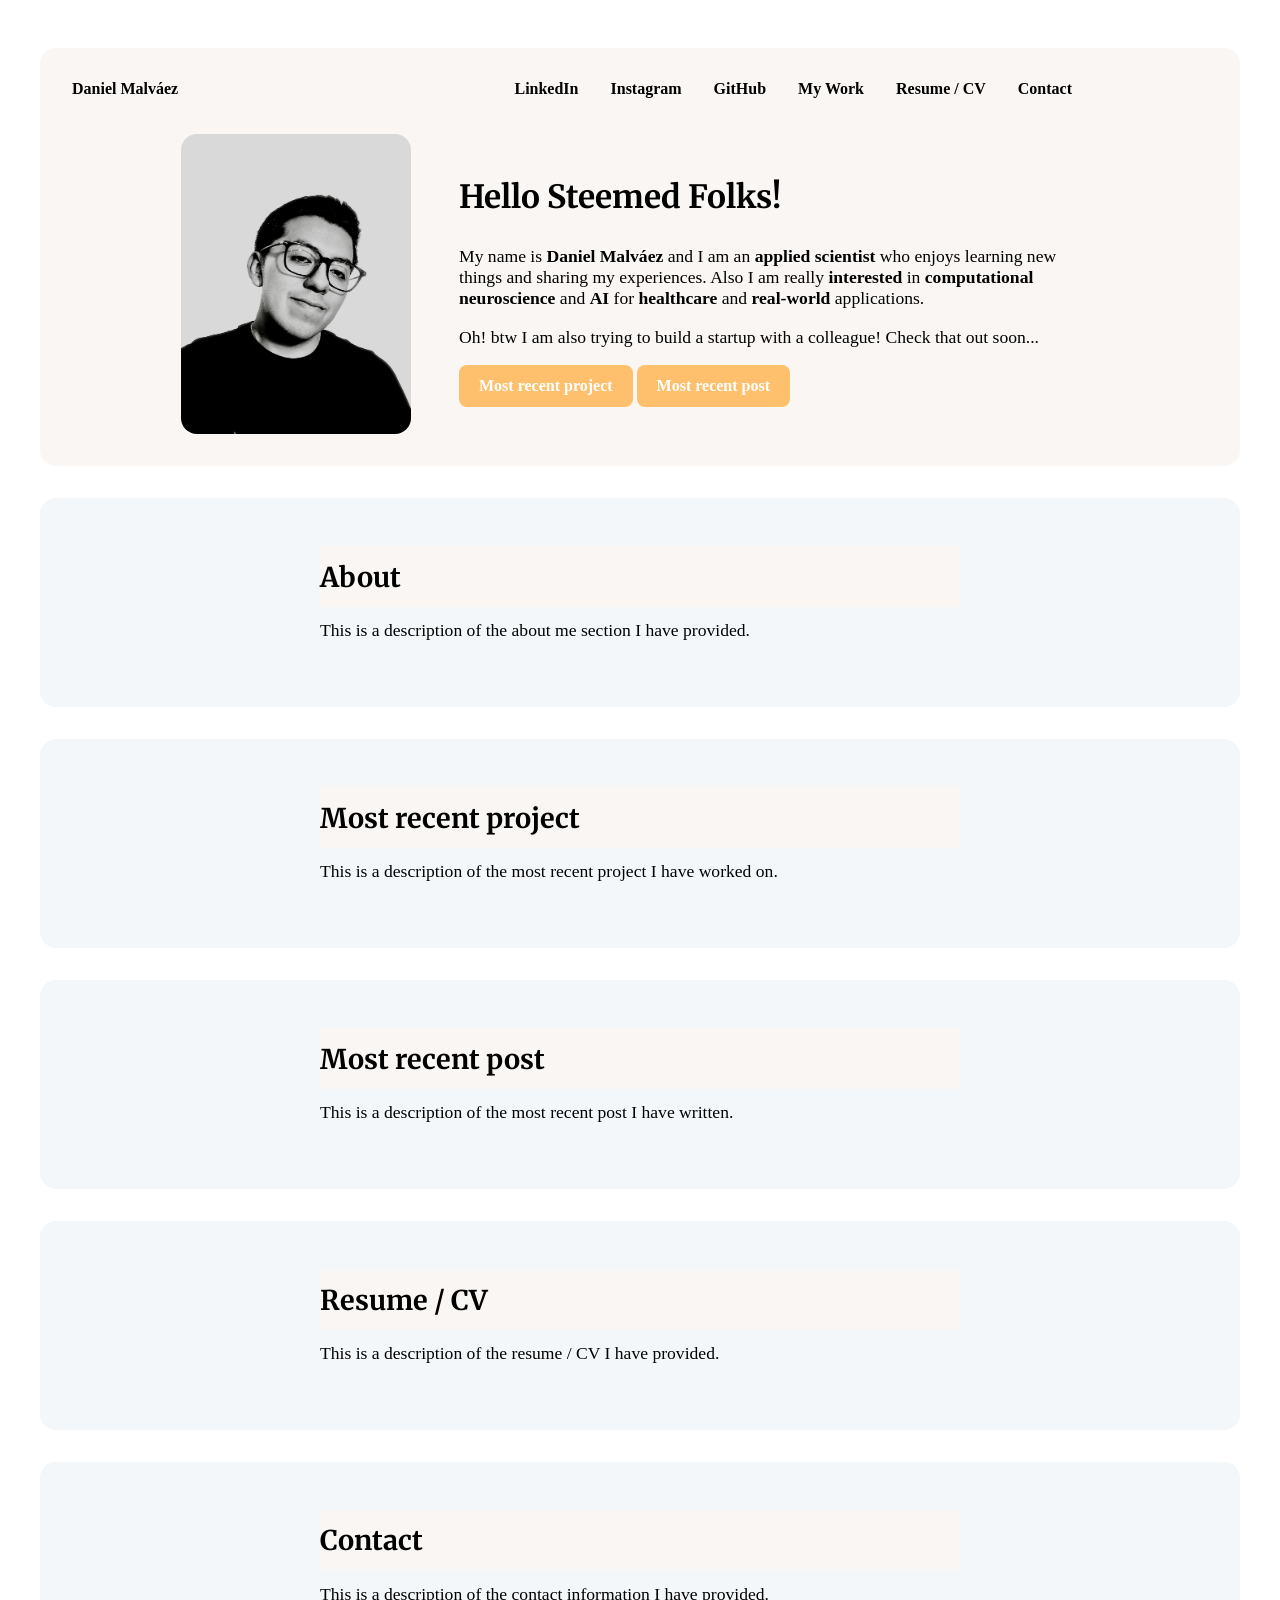
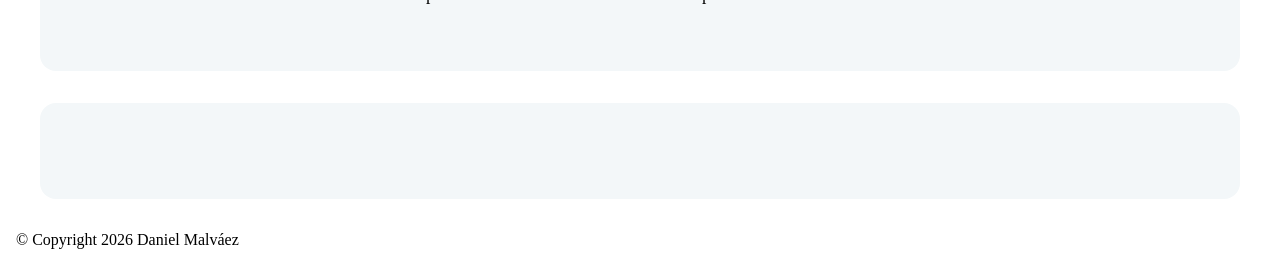
==== index.html @ d0bf4d7e "This is the first commit and it adds the README and index files for my main page." ====
<!DOCTYPE html>
<html lang="en">
<head>
    <meta charset="UTF-8">
    <meta name="viewport" content="width=device-width, initial-scale=1.0">
    <title>Welcome! - Daniel Malváez</title>
    <link rel="stylesheet" href="style.css">
</head>
<body>
    <header>
        <nav>
            <ul>
                <li><a href="index.html">Daniel Malváez</a></li>
                <li><a href="https://www.linkedin.com/in/daniel-malvaez/">LinkedIn</a></li>
                <li><a href="https://www.instagram.com/malvaaez/">Instagram</a></li>
                <li><a href="https://github.com/danielmalvaez">GitHub</a></li>
                <li><a href="#my-work">My Work</a></li>
                <li><a href="#resume">Resume / CV</a></li>
                <li><a href="#contact">Contact</a></li>
            </ul>
        </nav>
        <br>
        <br>
        <div class="flex-container">
            <img src="images/me.jpg" height="300px" width="230px" loading="lazy">
            <div class="text-container">
                <h1>Hello Steemed Folks!</h1>
                <p>My name is <strong>Daniel Malváez</strong> and I am an <strong>applied scientist</strong> who enjoys learning new things and sharing my experiences. Also I am really <strong>interested</strong> in <strong>computational neuroscience</strong> and <strong>AI</strong> for <strong>healthcare</strong> and <strong>real-world</strong> applications.</p>
                <p>Oh! btw I am also trying to build a startup with a colleague! Check that out soon...</p>
                <a href="#most-recent-project" class="cta-button">Most recent project</a>
                <a href="#resume" class="cta-button secondary">Most recent post</a>
            </div>
        </div>
    </header>
    
    
    <section>
        <div class="flex-container">
            <div class="text-container">
                <h2 id="about">About</h2>
                <p>This is a description of the about me section I have provided.</p>
            </div>
        </div>
    </section>

    <section>
        <div class="flex-container">
            <div class="text-container">
                <h2 id="most-recent-project">Most recent project</h2>
                <p>This is a description of the most recent project I have worked on.</p>
            </div>
        </div>
    </section>

    <section>
        <div class="flex-container">
            <div class="text-container">
                <h2 id="most-recent-post">Most recent post</h2>
                <p>This is a description of the most recent post I have written.</p>
            </div>
        </div>
    </section>

    <section>
        <div class="flex-container">
            <div class="text-container">
                <h2 id="resume">Resume / CV</h2>
                <p>This is a description of the resume / CV I have provided.</p>
            </div>
        </div>
    </section>

    <section>
        <div class="flex-container">
            <div class="text-container">
                <h2 id="contact">Contact</h2>
                <p>This is a description of the contact information I have provided.</p>
            </div>
        </div>
    </section>


    <section id="my-work">

    </section>

    <footer>
        <p> &copy; Copyright 2026 Daniel Malváez</p>
    </footer>
</body>
</html>
---- style.css ----
@import url('https://fonts.googleapis.com/css2?family=Merriweather:ital,opsz,wght@0,18..144,300..900;1,18..144,300..900&display=swap');
@import url('https://fonts.googleapis.com/css2?family=Google+Sans:ital,opsz,wght@0,17..18,400..700;1,17..18,400..700&family=Merriweather:ital,opsz,wght@0,18..144,300..900;1,18..144,300..900&display=swap');

:root {
    --base-color: #ffffff;
    --text-color: #000000;
    --primary-color: #ffc06e;
    --secondary-color: #8D8DFF;
    --color-1 : #F9F6F3;
    --color-2 : #F3F7F9;
    --color-3 : #F6F3F9;
}

* {
    margin: 0; /* This is used to remove the default margin of the elements */ 
    padding: 0; /* This is used to remove the default margin and padding of the elements */ 
    box-sizing: border-box; /* This is used to make the padding and border included in the width and height of the element */ 
}

html {
    font-family: 'Google Sans', serif, Poppins;   
    color: var(--text-color);
}

body {
    padding: 1em;
    background-color: var(--base-color);
}

h1,h2,h3 {
    font-family: 'Merriweather', serif, Poppins;
    background-color: var(--color-1);
    padding: 0.5em 0;
}

nav {
    margin-top: 1em auto 3em auto;
    width: min(1000px, 100%);
}

nav ul {
    display: flex; /* This is used to display the list items in a row */
    align-items: center;
    list-style-type: none; /* This is used to remove the default list style */
    gap: 2em;
    font-weight: bold;
}

nav li:nth-child(1) {
    margin-right: auto;
    font-family: 'Google Sans', serif, Poppins;
}

nav a {
    text-decoration: none;
    color: var(--text-color);
}

nav a:hover {
    text-decoration: underline;
    color: var(--text-color);
}

header, section {
    margin: 2em auto;
    padding: min(2em, 15%);
    width: min(75em, 100%);
    border-radius: 1em;
    background-color: var(--color-1);
}

.flex-container {
    display: flex;
    align-items: center;
    justify-content: center;
    gap: 3em;
    flex-wrap: wrap;
}

header img {
    max-width: 100%;
    border-radius: 1em;
    object-position: bottom;
}

header img:hover {
    transform: scale(1.05);
    box-shadow: 0 0 20px 0 rgba(0, 0, 0, 0.2);
}

.text-container {
    flex: 0 1 40em;
}

.text-container p {
    margin: .75em 0 1em;
    font-size: 1.1em;
}

.cta-button {
    display: inline-block;
    text-decoration: none;
    padding: 0.75em 1.25em;
    color: white;
    background-color: var(--primary-color);
    border-radius: 0.5em;
    font-family: 'Google Sans', serif, Poppins;
    font-weight: 600;
}

.cta-button:hover {
    background-color: var(--secondary-color);
}

section {
    padding: 3em min(2em, 15%);
    background-color: var(--color-2);
    text-align: left;
    justify-content: center;
}

h2 {
    font-size: 1.7em;
}

section p {
    margin-top: 1em;
    font-size: 1.1em;
}
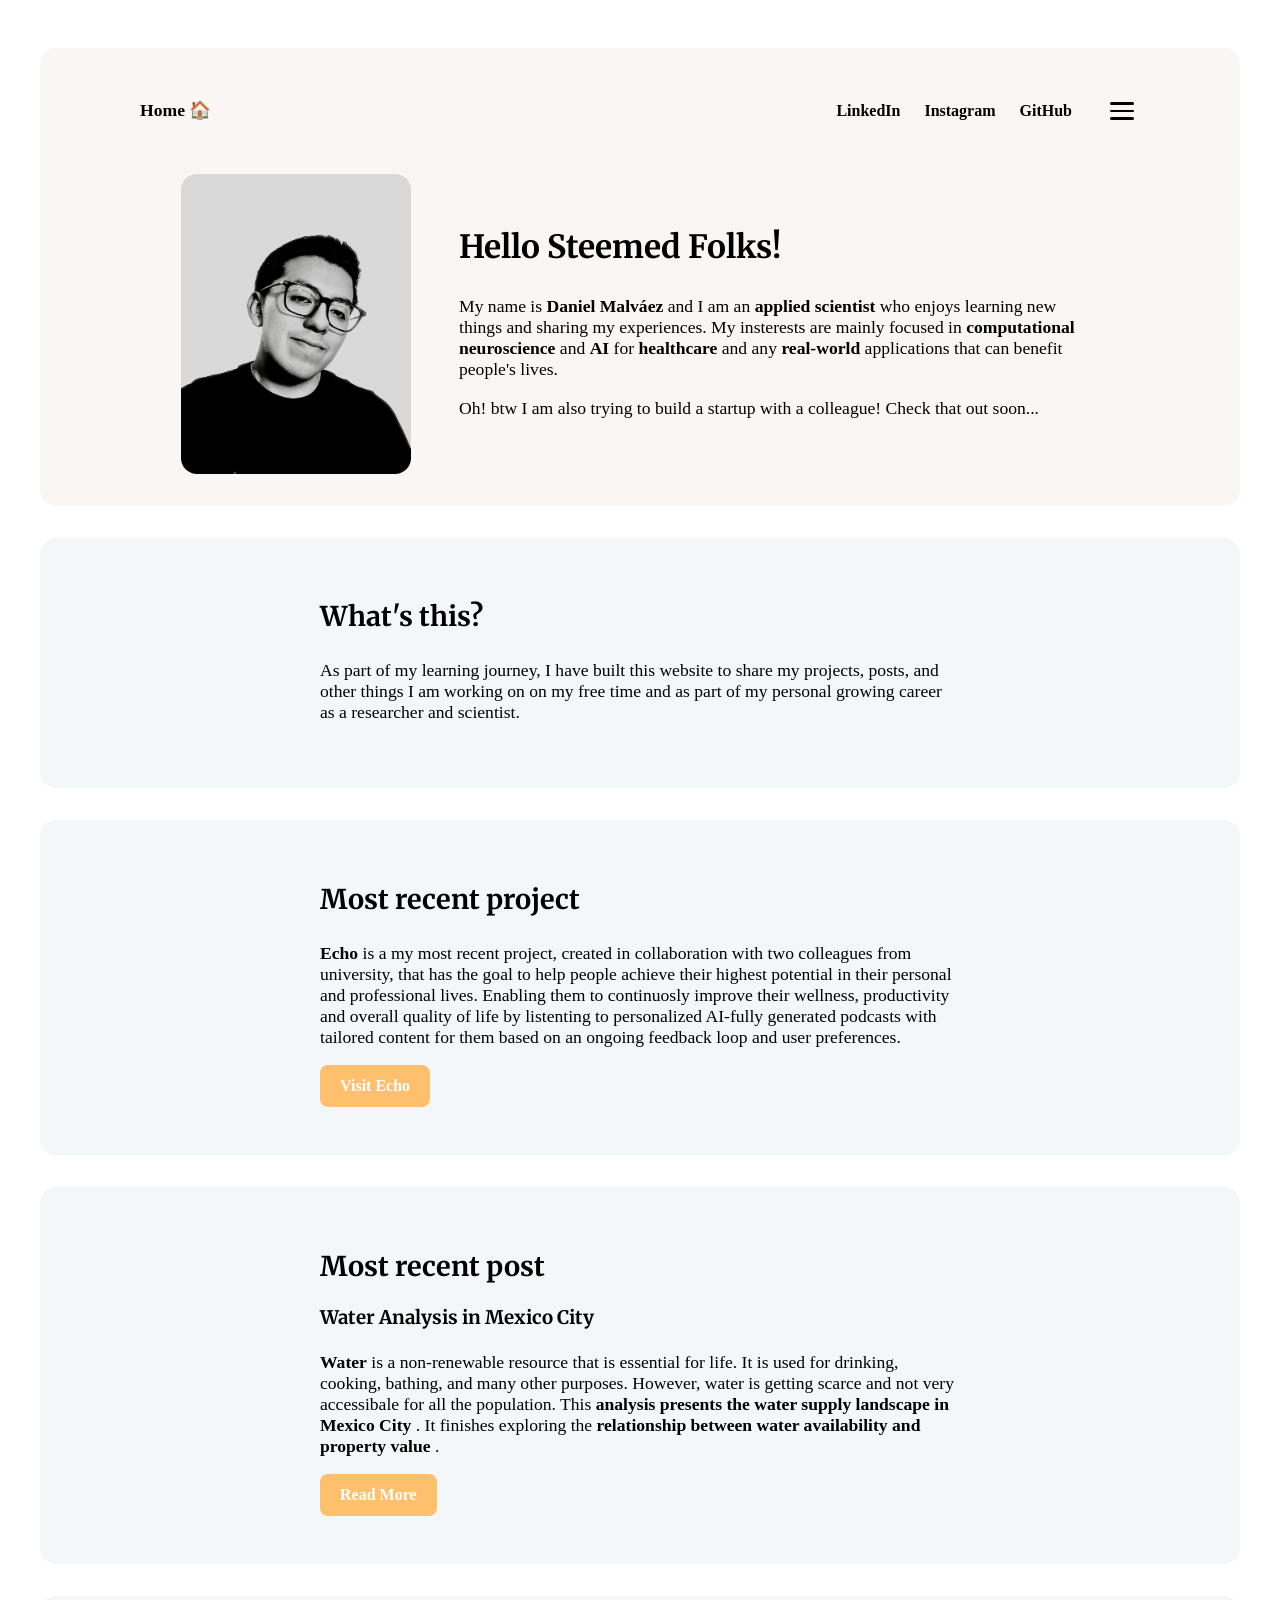
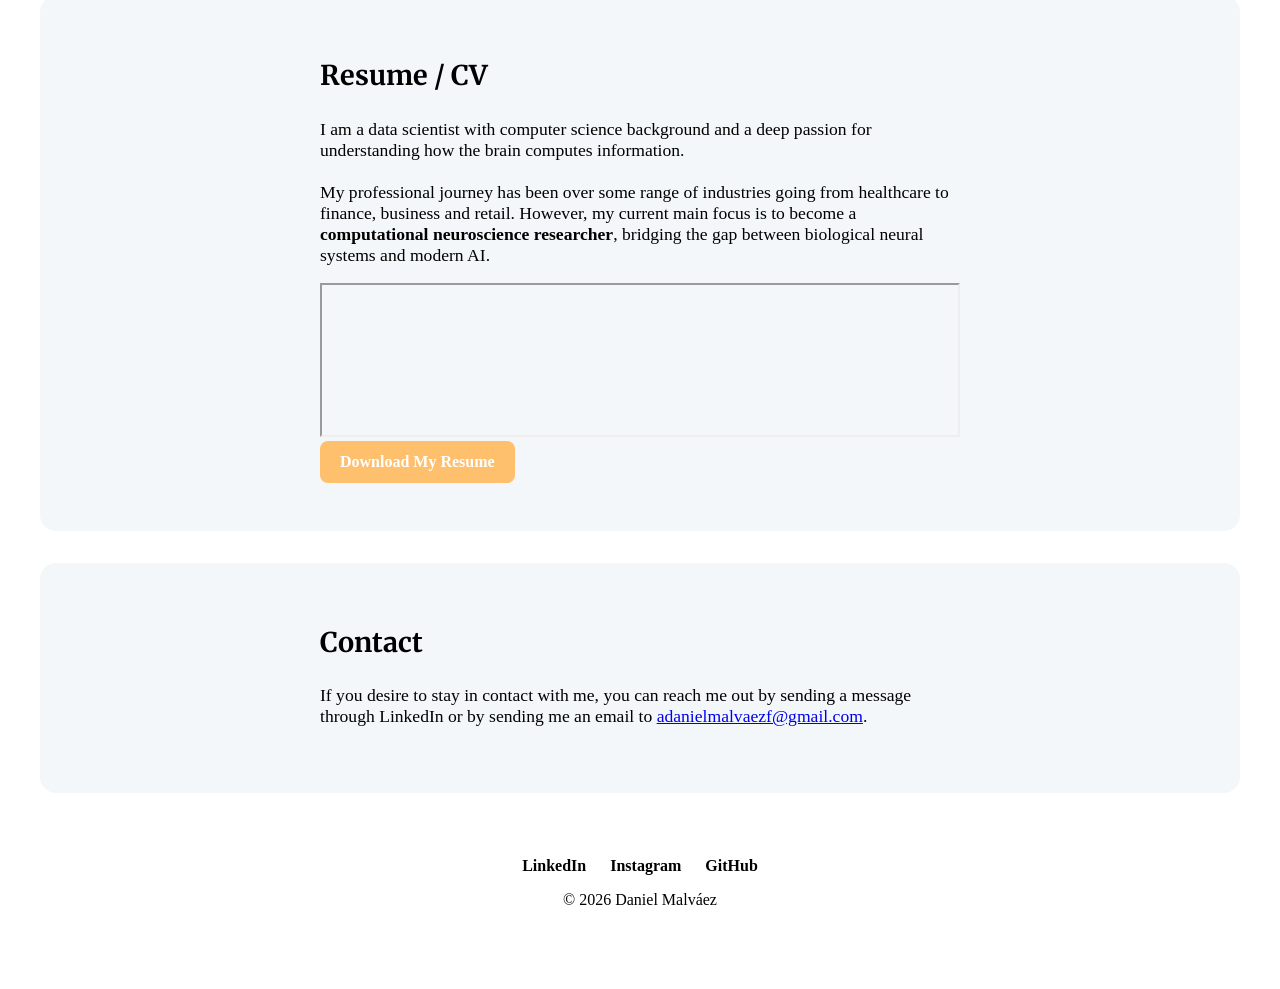
==== commit 302fd7f1: "Hamburguer menu added. Enhance styling in style.css." ====
--- a/index.html
+++ b/index.html
@@ -9,14 +9,24 @@
 <body>
     <header>
         <nav>
-            <ul>
-                <li><a href="index.html">Daniel Malváez</a></li>
-                <li><a href="https://www.linkedin.com/in/daniel-malvaez/">LinkedIn</a></li>
-                <li><a href="https://www.instagram.com/malvaaez/">Instagram</a></li>
-                <li><a href="https://github.com/danielmalvaez">GitHub</a></li>
-                <li><a href="#my-work">My Work</a></li>
-                <li><a href="#resume">Resume / CV</a></li>
-                <li><a href="#contact">Contact</a></li>
+            <div class="nav-bar">
+                <a href="index.html" class="nav-brand">Home 🏠</a>
+                <ul class="nav-social">
+                    <li><a href="https://www.linkedin.com/in/daniel-malvaez/">LinkedIn</a></li>
+                    <li><a href="https://www.instagram.com/malvaaez/">Instagram</a></li>
+                    <li><a href="https://github.com/danielmalvaez">GitHub</a></li>
+                </ul>
+                <button class="hamburger" aria-label="Toggle menu" aria-expanded="false">
+                    <span></span>
+                    <span></span>
+                    <span></span>
+                </button>
+            </div>
+            <ul class="nav-menu">
+                <li><a href="projects.html">Projects</a></li>
+                <li><a href="posts.html">Posts</a></li>
+                <li><a href="index.html#resume">Resume / CV</a></li>
+                <li><a href="index.html#contact">Contact</a></li>
             </ul>
         </nav>
         <br>
@@ -25,10 +35,8 @@
             <img src="images/me.jpg" height="300px" width="230px" loading="lazy">
             <div class="text-container">
                 <h1>Hello Steemed Folks!</h1>
-                <p>My name is <strong>Daniel Malváez</strong> and I am an <strong>applied scientist</strong> who enjoys learning new things and sharing my experiences. Also I am really <strong>interested</strong> in <strong>computational neuroscience</strong> and <strong>AI</strong> for <strong>healthcare</strong> and <strong>real-world</strong> applications.</p>
+                <p>My name is <strong>Daniel Malváez</strong> and I am an <strong>applied scientist</strong> who enjoys learning new things and sharing my experiences. My insterests are mainly focused in <strong>computational neuroscience</strong> and <strong>AI</strong> for <strong>healthcare</strong> and any <strong>real-world</strong> applications that can benefit people's lives.</p>
                 <p>Oh! btw I am also trying to build a startup with a colleague! Check that out soon...</p>
-                <a href="#most-recent-project" class="cta-button">Most recent project</a>
-                <a href="#resume" class="cta-button secondary">Most recent post</a>
             </div>
         </div>
     </header>
@@ -37,8 +45,8 @@
     <section>
         <div class="flex-container">
             <div class="text-container">
-                <h2 id="about">About</h2>
-                <p>This is a description of the about me section I have provided.</p>
+                <h2 id="about">What's this?</h2>
+                <p>As part of my learning journey, I have built this website to share my projects, posts, and other things I am working on on my free time and as part of my personal growing career as a researcher and scientist.</p>
             </div>
         </div>
     </section>
@@ -47,7 +55,9 @@
         <div class="flex-container">
             <div class="text-container">
                 <h2 id="most-recent-project">Most recent project</h2>
-                <p>This is a description of the most recent project I have worked on.</p>
+                <p><strong>Echo</strong> is a my most recent project, created in collaboration with two colleagues from university, that has the goal to help people achieve their highest potential in their personal and professional lives. Enabling them to continuosly improve their wellness, productivity and overall quality of life by listenting to personalized AI-fully generated podcasts with tailored content for them based on an ongoing feedback loop and user preferences.
+                </p>
+                <a href="https://echo-77bc6.web.app/auth/login" class="cta-button">Visit Echo</a>
             </div>
         </div>
     </section>
@@ -56,7 +66,9 @@
         <div class="flex-container">
             <div class="text-container">
                 <h2 id="most-recent-post">Most recent post</h2>
-                <p>This is a description of the most recent post I have written.</p>
+                <h3>Water Analysis in Mexico City</h3>
+                <p><strong>Water</strong> is a non-renewable resource that is essential for life. It is used for drinking, cooking, bathing, and many other purposes. However, water is getting scarce and not very accessibale for all the population. This <strong>analysis presents the water supply landscape in Mexico City </strong>. It finishes exploring the <strong>relationship between water availability and property value </strong>.</p>
+                <a href="https://medium.com/@danielmalvaez41/agua-para-mañana-midiendo-la-huella-hídrica-en-la-ciudad-de-méxico-227a5e298348" class="cta-button">Read More</a>
             </div>
         </div>
     </section>
@@ -65,7 +77,10 @@
         <div class="flex-container">
             <div class="text-container">
                 <h2 id="resume">Resume / CV</h2>
-                <p>This is a description of the resume / CV I have provided.</p>
+                <p>I am a data scientist with computer science background and a deep passion for understanding how the brain computes information. <br> <br> My professional journey has been over some range of industries going from healthcare to finance, business and retail. However, my current main focus is to become a <strong>computational neuroscience researcher</strong>, bridging the gap between biological neural systems and modern AI.
+                </p>
+                <iframe class="pdf-embed" src="images/daniel-malvaez-resume.pdf" title="Resume - Daniel Malváez"></iframe>
+                <a href="images/daniel-malvaez-resume.pdf" class="cta-button" download>Download My Resume</a>
             </div>
         </div>
     </section>
@@ -74,18 +89,28 @@
         <div class="flex-container">
             <div class="text-container">
                 <h2 id="contact">Contact</h2>
-                <p>This is a description of the contact information I have provided.</p>
+                <p>If you desire to stay in contact with me, you can reach me out by sending a message through LinkedIn or by sending me an email to <a href="mailto:adanielmalvaezf@gmail.com">adanielmalvaezf@gmail.com</a>.</p>
             </div>
         </div>
     </section>
 
+    <footer>
+        <div class="footer-links">
+            <a href="https://www.linkedin.com/in/daniel-malvaez/">LinkedIn</a>
+            <a href="https://www.instagram.com/malvaaez/">Instagram</a>
+            <a href="https://github.com/danielmalvaez">GitHub</a>
+        </div>
+        <p>&copy; 2026 Daniel Malváez</p>
+    </footer>
 
-    <section id="my-work">
-
-    </section>
-
-    <footer>
-        <p> &copy; Copyright 2026 Daniel Malváez</p>
-    </footer>
+    <script>
+        const hamburger = document.querySelector('.hamburger');
+        const navMenu = document.querySelector('.nav-menu');
+        hamburger.addEventListener('click', () => {
+            const isOpen = navMenu.classList.toggle('open');
+            hamburger.classList.toggle('active', isOpen);
+            hamburger.setAttribute('aria-expanded', isOpen);
+        });
+    </script>
 </body>
 </html>
--- a/style.css
+++ b/style.css
@@ -29,26 +29,35 @@
 
 h1,h2,h3 {
     font-family: 'Merriweather', serif, Poppins;
-    background-color: var(--color-1);
+    /*background-color: var(--color-1);*/
     padding: 0.5em 0;
 }
 
 nav {
-    margin-top: 1em auto 3em auto;
+    margin: 1em auto 0 auto;
     width: min(1000px, 100%);
 }
 
-nav ul {
-    display: flex; /* This is used to display the list items in a row */
+.nav-bar {
+    display: flex;
     align-items: center;
-    list-style-type: none; /* This is used to remove the default list style */
     gap: 2em;
-    font-weight: bold;
-}
-
-nav li:nth-child(1) {
+}
+
+.nav-brand {
     margin-right: auto;
     font-family: 'Google Sans', serif, Poppins;
+    font-weight: bold;
+    text-decoration: none;
+    color: var(--text-color);
+    font-size: 1.1em;
+}
+
+.nav-social {
+    display: flex;
+    list-style: none;
+    gap: 1.5em;
+    font-weight: bold;
 }
 
 nav a {
@@ -58,7 +67,76 @@
 
 nav a:hover {
     text-decoration: underline;
-    color: var(--text-color);
+}
+
+nav a.active {
+    text-decoration: underline;
+    text-underline-offset: 4px;
+}
+
+/* --- Hamburger button --- */
+.hamburger {
+    display: flex;
+    flex-direction: column;
+    justify-content: center;
+    gap: 5px;
+    background: none;
+    border: none;
+    cursor: pointer;
+    padding: 6px;
+    z-index: 10;
+}
+
+.hamburger span {
+    display: block;
+    width: 24px;
+    height: 2.5px;
+    background-color: var(--text-color);
+    border-radius: 2px;
+    transition: transform 0.3s ease, opacity 0.3s ease;
+}
+
+.hamburger.active span:nth-child(1) {
+    transform: translateY(7.5px) rotate(45deg);
+}
+
+.hamburger.active span:nth-child(2) {
+    opacity: 0;
+}
+
+.hamburger.active span:nth-child(3) {
+    transform: translateY(-7.5px) rotate(-45deg);
+}
+
+/* --- Slide-down menu --- */
+.nav-menu {
+    list-style: none;
+    display: flex;
+    flex-direction: column;
+    gap: 0;
+    max-height: 0;
+    overflow: hidden;
+    transition: max-height 0.35s ease, padding 0.35s ease;
+    background-color: var(--color-1);
+    border-radius: 0.75em;
+    margin-top: 0.75em;
+    font-weight: bold;
+}
+
+.nav-menu.open {
+    max-height: 400px;
+    padding: 0.5em 0;
+}
+
+.nav-menu li a {
+    display: block;
+    padding: 0.65em 1.25em;
+    transition: background-color 0.2s ease;
+}
+
+.nav-menu li a:hover {
+    background-color: var(--color-3);
+    text-decoration: none;
 }
 
 header, section {
@@ -90,11 +168,13 @@
 
 .text-container {
     flex: 0 1 40em;
+    color: var(--text-color);
 }
 
 .text-container p {
     margin: .75em 0 1em;
     font-size: 1.1em;
+    color: var(--text-color);
 }
 
 .cta-button {
@@ -126,4 +206,79 @@
 section p {
     margin-top: 1em;
     font-size: 1.1em;
+}
+
+/* --- Embedded PDF --- */
+.pdf-embed {
+    width: 100%;
+    height: 100%;
+}
+
+.pdf-embed iframe {
+    width: 100%;
+    height: 600px;
+}
+
+/* --- Page hero --- */
+.page-hero {
+    text-align: center;
+    background-color: var(--color-3);
+}
+
+.page-hero h1 {
+    background-color: transparent;
+}
+
+.page-hero p {
+    max-width: 36em;
+    margin: 0.75em auto 0;
+}
+
+/* --- Project & post cards --- */
+.project-card,
+.post-card {
+    background-color: var(--color-2);
+}
+
+.tag {
+    display: inline-block;
+    padding: 0.3em 0.75em;
+    font-size: 0.85em;
+    font-weight: 600;
+    background-color: var(--primary-color);
+    color: white;
+    border-radius: 2em;
+    margin: 0.5em 0;
+}
+
+.post-date {
+    display: block;
+    font-size: 0.9em;
+    color: #666;
+    margin-bottom: 0.25em;
+}
+
+/* --- Footer --- */
+footer {
+    text-align: center;
+    padding: 2em 1em;
+    margin: 2em auto;
+    width: min(75em, 100%);
+}
+
+.footer-links {
+    display: flex;
+    justify-content: center;
+    gap: 1.5em;
+    margin-bottom: 1em;
+}
+
+.footer-links a {
+    text-decoration: none;
+    color: var(--text-color);
+    font-weight: bold;
+}
+
+.footer-links a:hover {
+    text-decoration: underline;
 }
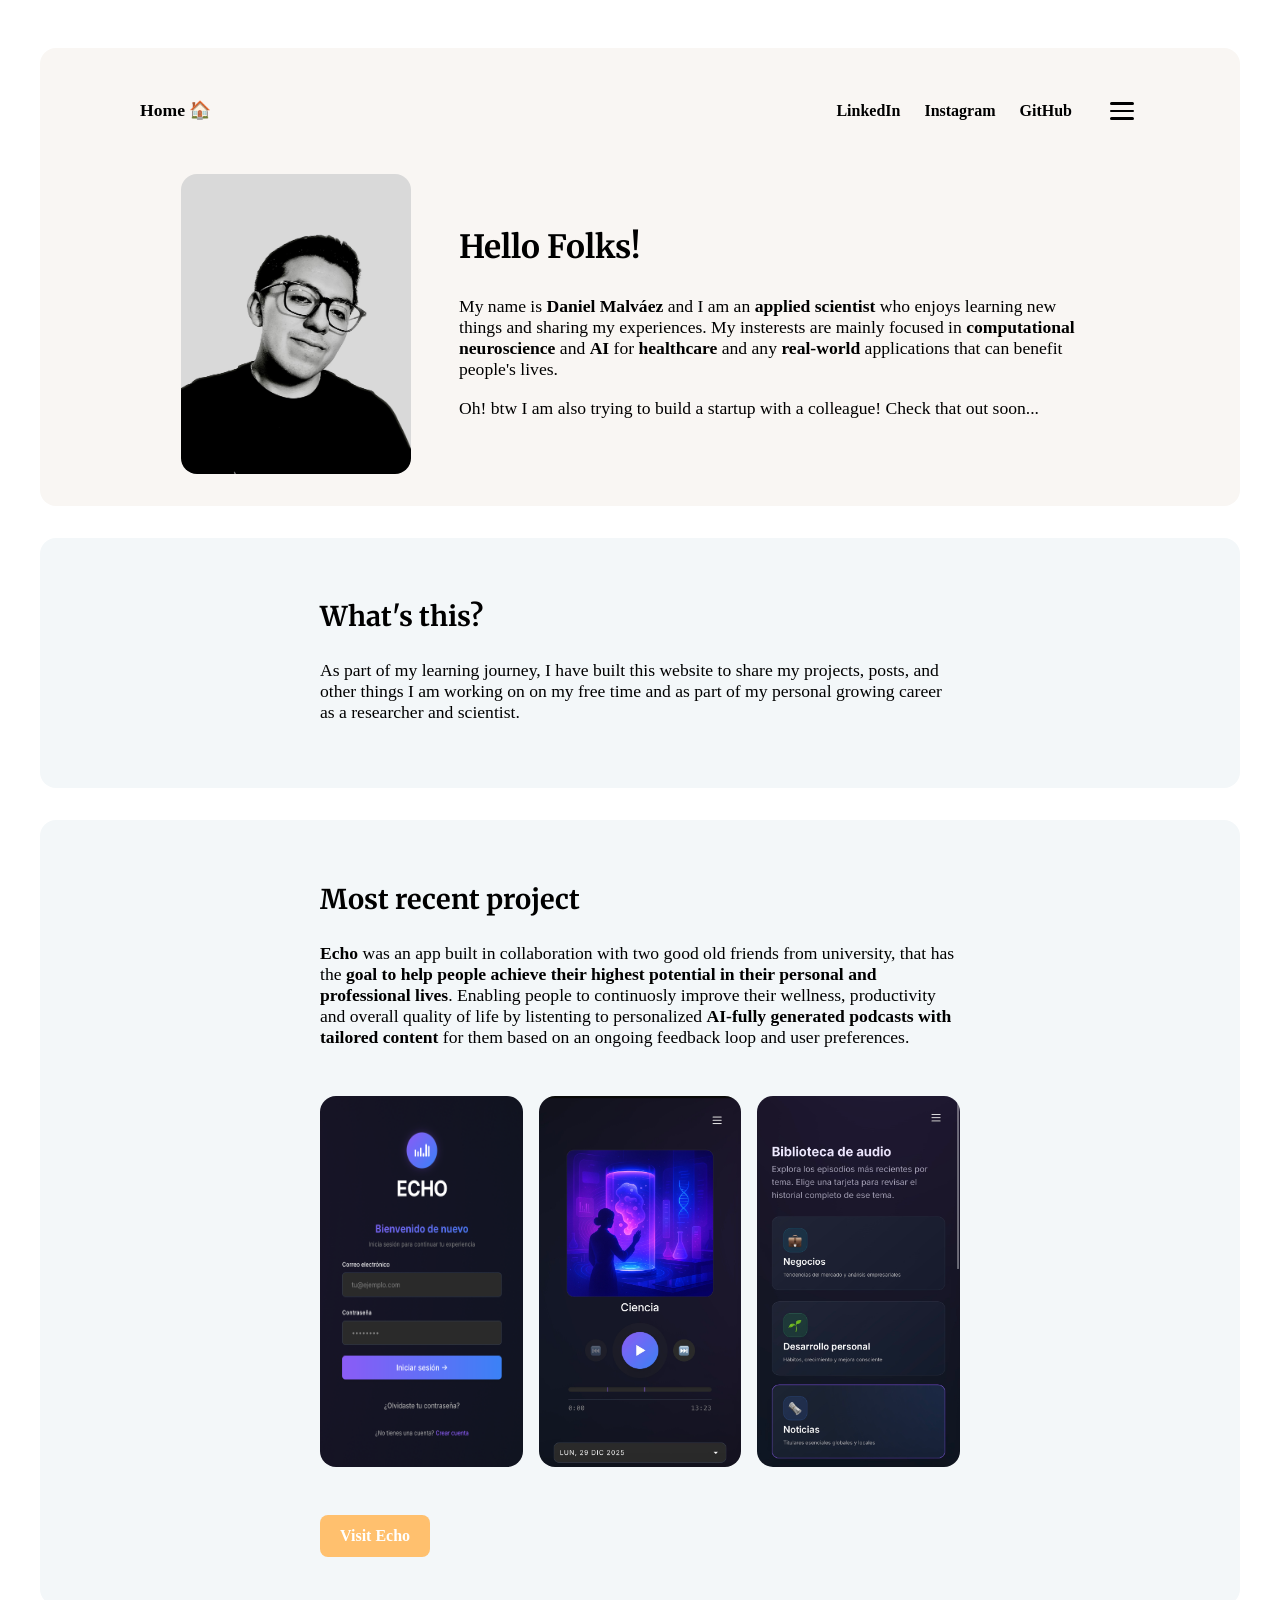
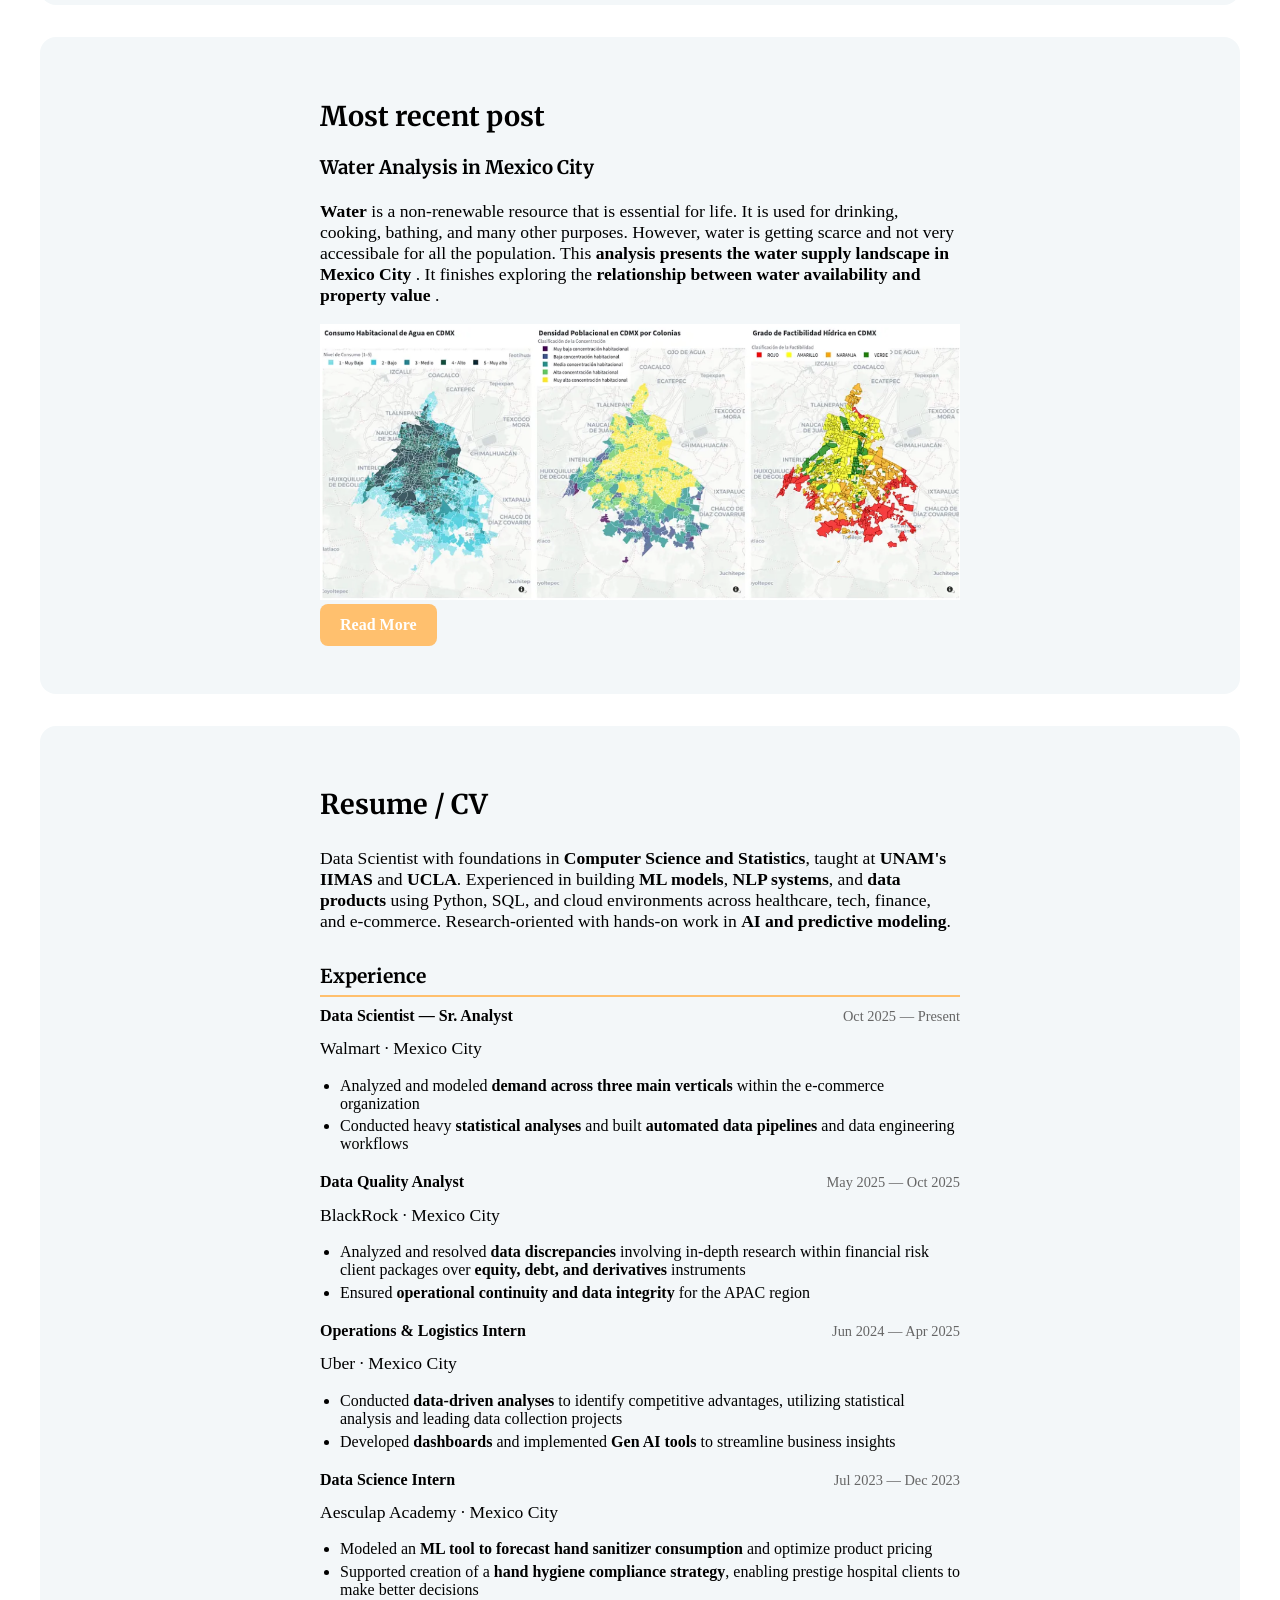
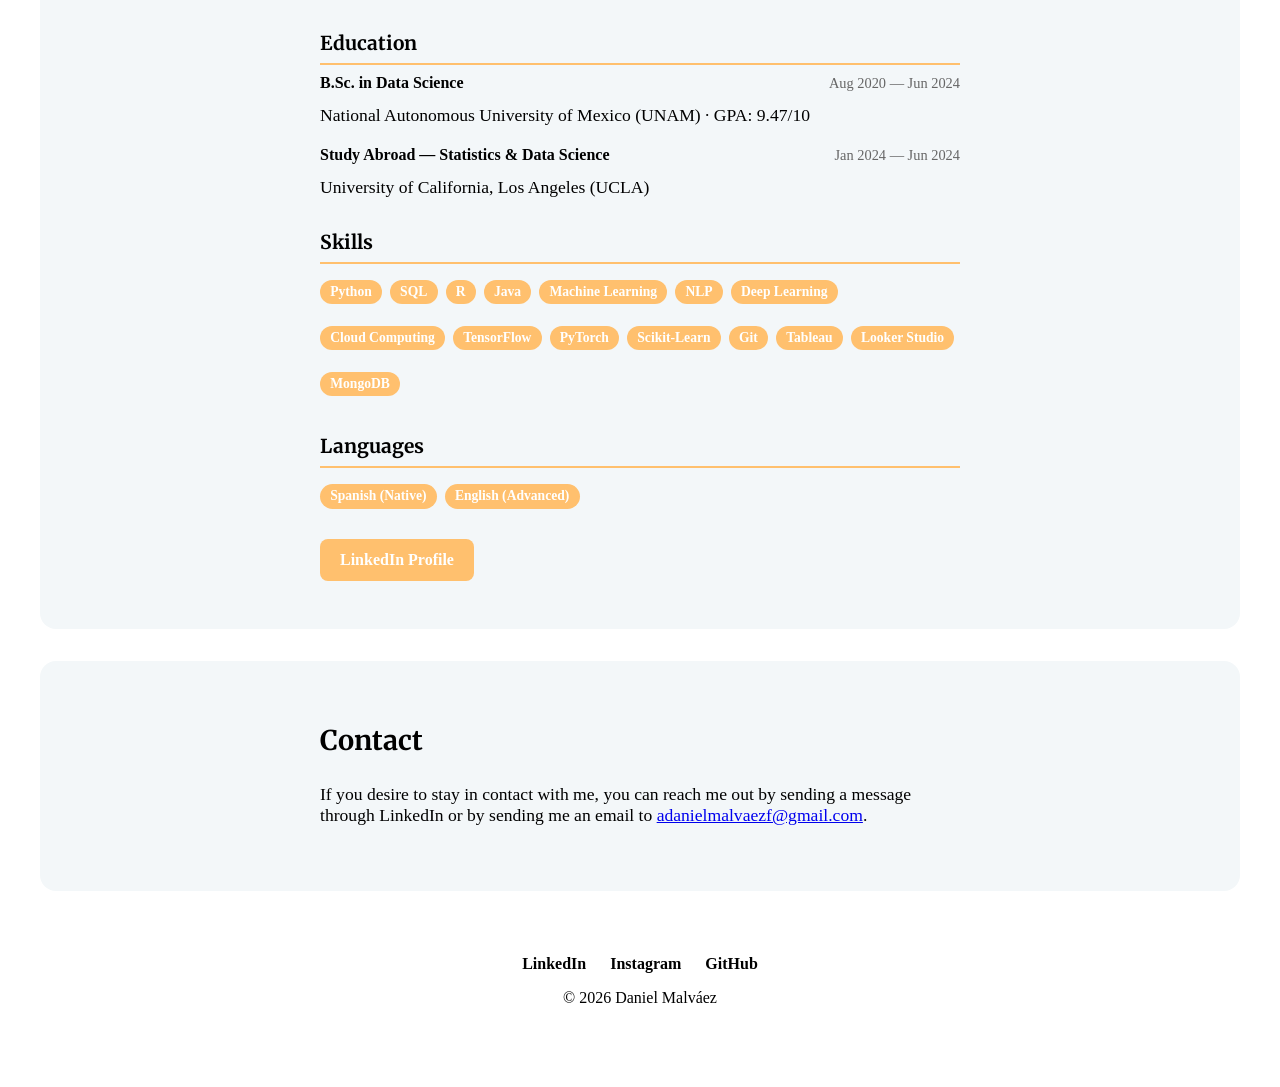
==== commit 7bb732d7: "Updated index.html, projects.html, and posts.html to enhance content and structure." ====
--- a/index.html
+++ b/index.html
@@ -34,7 +34,7 @@
         <div class="flex-container">
             <img src="images/me.jpg" height="300px" width="230px" loading="lazy">
             <div class="text-container">
-                <h1>Hello Steemed Folks!</h1>
+                <h1>Hello Folks!</h1>
                 <p>My name is <strong>Daniel Malváez</strong> and I am an <strong>applied scientist</strong> who enjoys learning new things and sharing my experiences. My insterests are mainly focused in <strong>computational neuroscience</strong> and <strong>AI</strong> for <strong>healthcare</strong> and any <strong>real-world</strong> applications that can benefit people's lives.</p>
                 <p>Oh! btw I am also trying to build a startup with a colleague! Check that out soon...</p>
             </div>
@@ -55,8 +55,13 @@
         <div class="flex-container">
             <div class="text-container">
                 <h2 id="most-recent-project">Most recent project</h2>
-                <p><strong>Echo</strong> is a my most recent project, created in collaboration with two colleagues from university, that has the goal to help people achieve their highest potential in their personal and professional lives. Enabling them to continuosly improve their wellness, productivity and overall quality of life by listenting to personalized AI-fully generated podcasts with tailored content for them based on an ongoing feedback loop and user preferences.
+                <p><strong>Echo</strong> was an app built in collaboration with two good old friends from university, that has the <strong>goal to help people achieve their highest potential in their personal and professional lives</strong>. Enabling people to continuosly improve their wellness, productivity and overall quality of life by listenting to personalized <strong>AI-fully generated podcasts with tailored content</strong> for them based on an ongoing feedback loop and user preferences.
                 </p>
+                <div class="grid-container">
+                    <img style="grid-area: img-1;" src="images/echo_main.png">
+                    <img style="grid-area: img-2;" src="images/echo_podcast.jpg">
+                    <img style="grid-area: img-3;" src="images/echo_library.jpg">
+                </div>
                 <a href="https://echo-77bc6.web.app/auth/login" class="cta-button">Visit Echo</a>
             </div>
         </div>
@@ -68,6 +73,9 @@
                 <h2 id="most-recent-post">Most recent post</h2>
                 <h3>Water Analysis in Mexico City</h3>
                 <p><strong>Water</strong> is a non-renewable resource that is essential for life. It is used for drinking, cooking, bathing, and many other purposes. However, water is getting scarce and not very accessibale for all the population. This <strong>analysis presents the water supply landscape in Mexico City </strong>. It finishes exploring the <strong>relationship between water availability and property value </strong>.</p>
+                <div class="single-image-container">
+                    <img src="images/water-analysis.png" style="width: 100%; height: 100%;">
+                </div>
                 <a href="https://medium.com/@danielmalvaez41/agua-para-mañana-midiendo-la-huella-hídrica-en-la-ciudad-de-méxico-227a5e298348" class="cta-button">Read More</a>
             </div>
         </div>
@@ -77,10 +85,106 @@
         <div class="flex-container">
             <div class="text-container">
                 <h2 id="resume">Resume / CV</h2>
-                <p>I am a data scientist with computer science background and a deep passion for understanding how the brain computes information. <br> <br> My professional journey has been over some range of industries going from healthcare to finance, business and retail. However, my current main focus is to become a <strong>computational neuroscience researcher</strong>, bridging the gap between biological neural systems and modern AI.
-                </p>
-                <iframe class="pdf-embed" src="images/daniel-malvaez-resume.pdf" title="Resume - Daniel Malváez"></iframe>
-                <a href="images/daniel-malvaez-resume.pdf" class="cta-button" download>Download My Resume</a>
+                <p>Data Scientist with foundations in <strong>Computer Science and Statistics</strong>, taught at <strong>UNAM's IIMAS</strong> and <strong>UCLA</strong>. Experienced in building <strong>ML models</strong>, <strong>NLP systems</strong>, and <strong>data products</strong> using Python, SQL, and cloud environments across healthcare, tech, finance, and e-commerce. Research-oriented with hands-on work in <strong>AI and predictive modeling</strong>.</p>
+
+                <div class="resume">
+                    <div class="resume-section">
+                        <h3>Experience</h3>
+                        <div class="resume-entry">
+                            <div class="resume-header">
+                                <strong>Data Scientist — Sr. Analyst</strong>
+                                <span class="resume-date">Oct 2025 — Present</span>
+                            </div>
+                            <p class="resume-place">Walmart · Mexico City</p>
+                            <ul class="resume-list">
+                                <li>Analyzed and modeled <strong>demand across three main verticals</strong> within the e-commerce organization</li>
+                                <li>Conducted heavy <strong>statistical analyses</strong> and built <strong>automated data pipelines</strong> and data engineering workflows</li>
+                            </ul>
+                        </div>
+                        <div class="resume-entry">
+                            <div class="resume-header">
+                                <strong>Data Quality Analyst</strong>
+                                <span class="resume-date">May 2025 — Oct 2025</span>
+                            </div>
+                            <p class="resume-place">BlackRock · Mexico City</p>
+                            <ul class="resume-list">
+                                <li>Analyzed and resolved <strong>data discrepancies</strong> involving in-depth research within financial risk client packages over <strong>equity, debt, and derivatives</strong> instruments</li>
+                                <li>Ensured <strong>operational continuity and data integrity</strong> for the APAC region</li>
+                            </ul>
+                        </div>
+                        <div class="resume-entry">
+                            <div class="resume-header">
+                                <strong>Operations &amp; Logistics Intern</strong>
+                                <span class="resume-date">Jun 2024 — Apr 2025</span>
+                            </div>
+                            <p class="resume-place">Uber · Mexico City</p>
+                            <ul class="resume-list">
+                                <li>Conducted <strong>data-driven analyses</strong> to identify competitive advantages, utilizing statistical analysis and leading data collection projects</li>
+                                <li>Developed <strong>dashboards</strong> and implemented <strong>Gen AI tools</strong> to streamline business insights</li>
+                            </ul>
+                        </div>
+                        <div class="resume-entry">
+                            <div class="resume-header">
+                                <strong>Data Science Intern</strong>
+                                <span class="resume-date">Jul 2023 — Dec 2023</span>
+                            </div>
+                            <p class="resume-place">Aesculap Academy · Mexico City</p>
+                            <ul class="resume-list">
+                                <li>Modeled an <strong>ML tool to forecast hand sanitizer consumption</strong> and optimize product pricing</li>
+                                <li>Supported creation of a <strong>hand hygiene compliance strategy</strong>, enabling prestige hospital clients to make better decisions</li>
+                            </ul>
+                        </div>
+                    </div>
+
+                    <div class="resume-section">
+                        <h3>Education</h3>
+                        <div class="resume-entry">
+                            <div class="resume-header">
+                                <strong>B.Sc. in Data Science</strong>
+                                <span class="resume-date">Aug 2020 — Jun 2024</span>
+                            </div>
+                            <p class="resume-place">National Autonomous University of Mexico (UNAM) · GPA: 9.47/10</p>
+                        </div>
+                        <div class="resume-entry">
+                            <div class="resume-header">
+                                <strong>Study Abroad — Statistics &amp; Data Science</strong>
+                                <span class="resume-date">Jan 2024 — Jun 2024</span>
+                            </div>
+                            <p class="resume-place">University of California, Los Angeles (UCLA)</p>
+                        </div>
+                    </div>
+
+                    <div class="resume-section">
+                        <h3>Skills</h3>
+                        <div class="resume-tags">
+                            <span class="tag">Python</span>
+                            <span class="tag">SQL</span>
+                            <span class="tag">R</span>
+                            <span class="tag">Java</span>
+                            <span class="tag">Machine Learning</span>
+                            <span class="tag">NLP</span>
+                            <span class="tag">Deep Learning</span>
+                            <span class="tag">Cloud Computing</span>
+                            <span class="tag">TensorFlow</span>
+                            <span class="tag">PyTorch</span>
+                            <span class="tag">Scikit-Learn</span>
+                            <span class="tag">Git</span>
+                            <span class="tag">Tableau</span>
+                            <span class="tag">Looker Studio</span>
+                            <span class="tag">MongoDB</span>
+                        </div>
+                    </div>
+
+                    <div class="resume-section">
+                        <h3>Languages</h3>
+                        <div class="resume-tags">
+                            <span class="tag">Spanish (Native)</span>
+                            <span class="tag">English (Advanced)</span>
+                        </div>
+                    </div>
+                </div>
+
+                <a href="https://www.linkedin.com/in/daniel-malvaez/" class="cta-button">LinkedIn Profile</a>
             </div>
         </div>
     </section>
--- a/style.css
+++ b/style.css
@@ -208,15 +208,62 @@
     font-size: 1.1em;
 }
 
-/* --- Embedded PDF --- */
-.pdf-embed {
-    width: 100%;
-    height: 100%;
-}
-
-.pdf-embed iframe {
-    width: 100%;
-    height: 600px;
+/* --- Written resume --- */
+.resume {
+    margin: 1.5em 0;
+}
+
+.resume-section {
+    margin-bottom: 1.5em;
+}
+
+.resume-section h3 {
+    font-size: 1.2em;
+    padding: 0.4em 0;
+    margin-bottom: 0.5em;
+    border-bottom: 2px solid var(--primary-color);
+    background-color: transparent;
+}
+
+.resume-entry {
+    margin-bottom: 1.25em;
+}
+
+.resume-header {
+    display: flex;
+    justify-content: space-between;
+    align-items: baseline;
+    flex-wrap: wrap;
+    gap: 0.5em;
+}
+
+.resume-date {
+    font-size: 0.9em;
+    color: #666;
+    white-space: nowrap;
+}
+
+.resume-place {
+    font-size: 0.95em;
+    color: #555;
+    margin: 0.15em 0 0.4em;
+}
+
+.resume-list {
+    list-style: disc;
+    padding-left: 1.25em;
+    margin-top: 0.3em;
+}
+
+.resume-list li {
+    margin-bottom: 0.3em;
+    font-size: 1em;
+}
+
+.resume-tags {
+    display: flex;
+    flex-wrap: wrap;
+    gap: 0.5em;
 }
 
 /* --- Page hero --- */
@@ -281,4 +328,23 @@
 
 .footer-links a:hover {
     text-decoration: underline;
+}
+
+.grid-container {
+    margin-top: 3em;
+    margin-bottom: 3em;
+    display: grid;
+    grid-template-columns: repeat(3, 1fr);
+    grid-template-rows: repeat(1, 1fr);
+    grid-template-areas:
+    "img-1 img-2 img-3";
+    gap: 1em;
+}
+
+.grid-container img {
+    width: 100%;
+    height: 100%;
+    border-radius: 1em;
+    transition: 100ms ease;
+    object-position: center;
 }
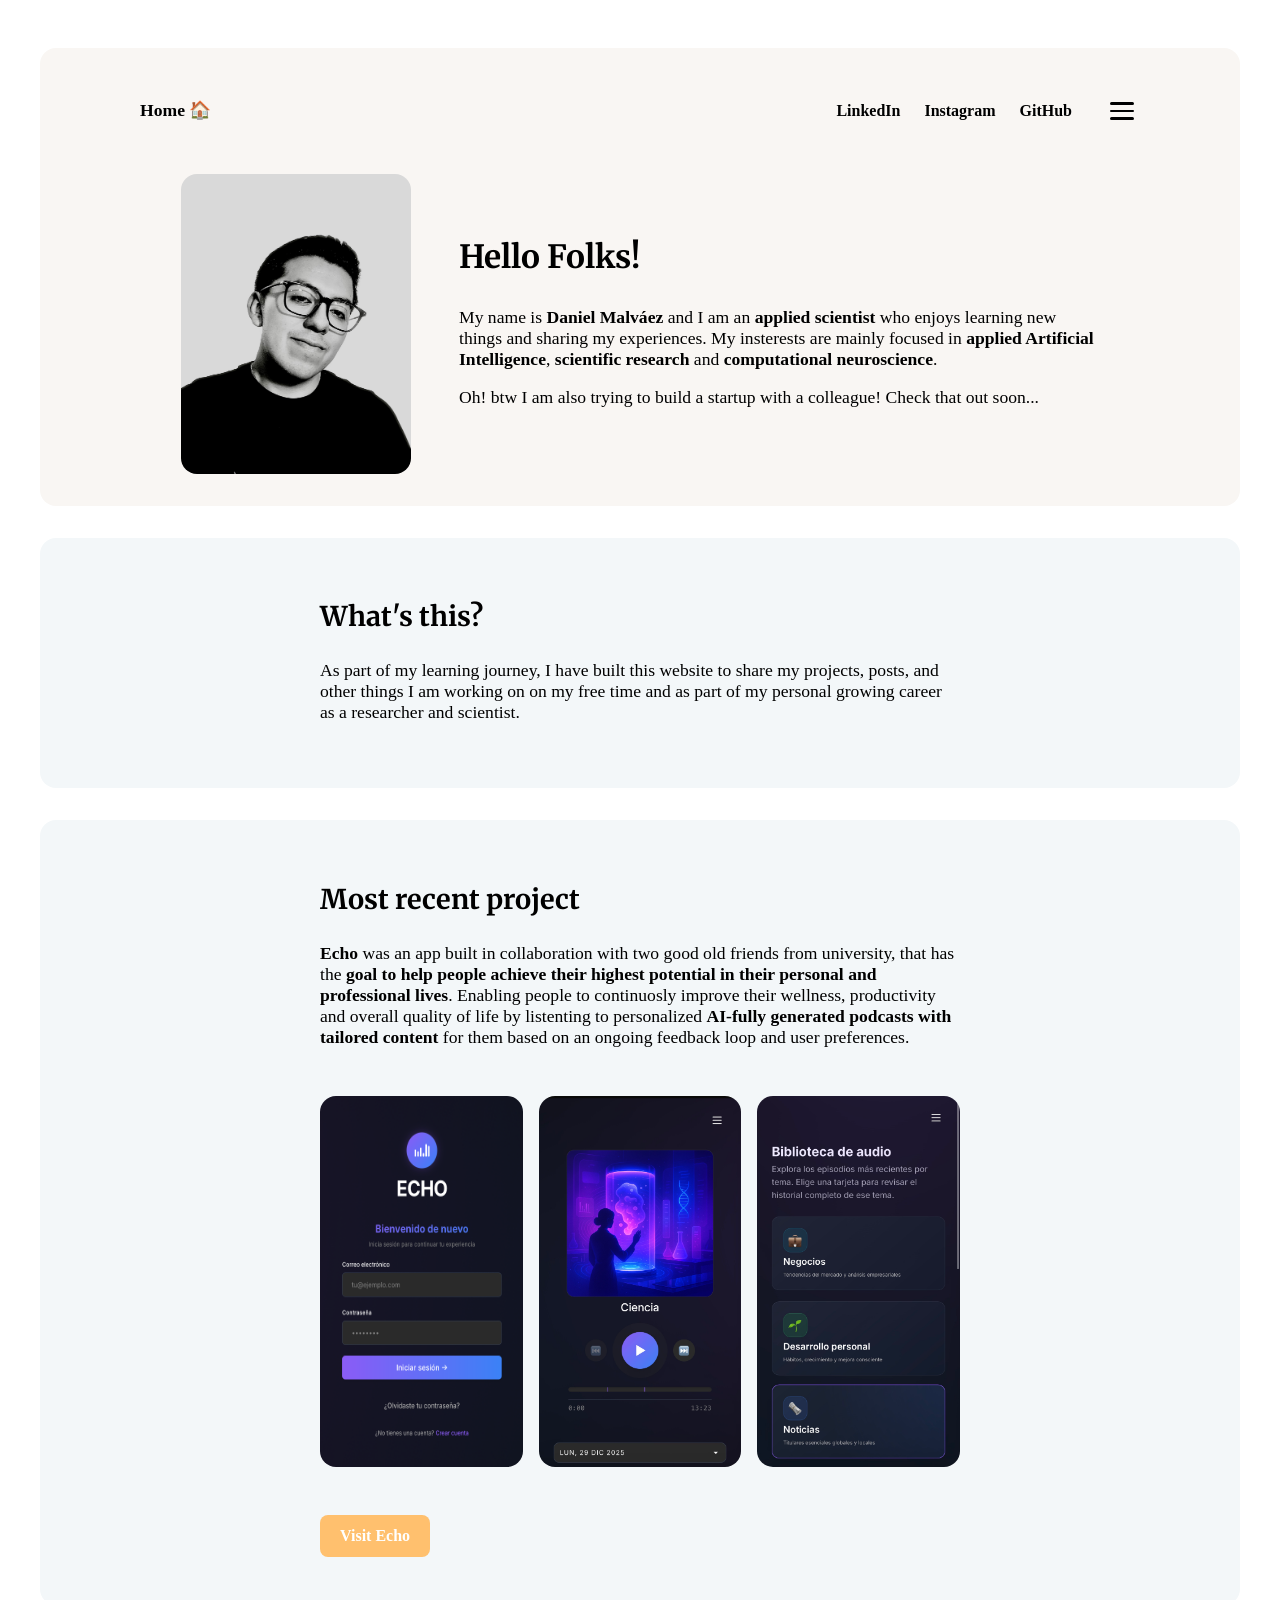
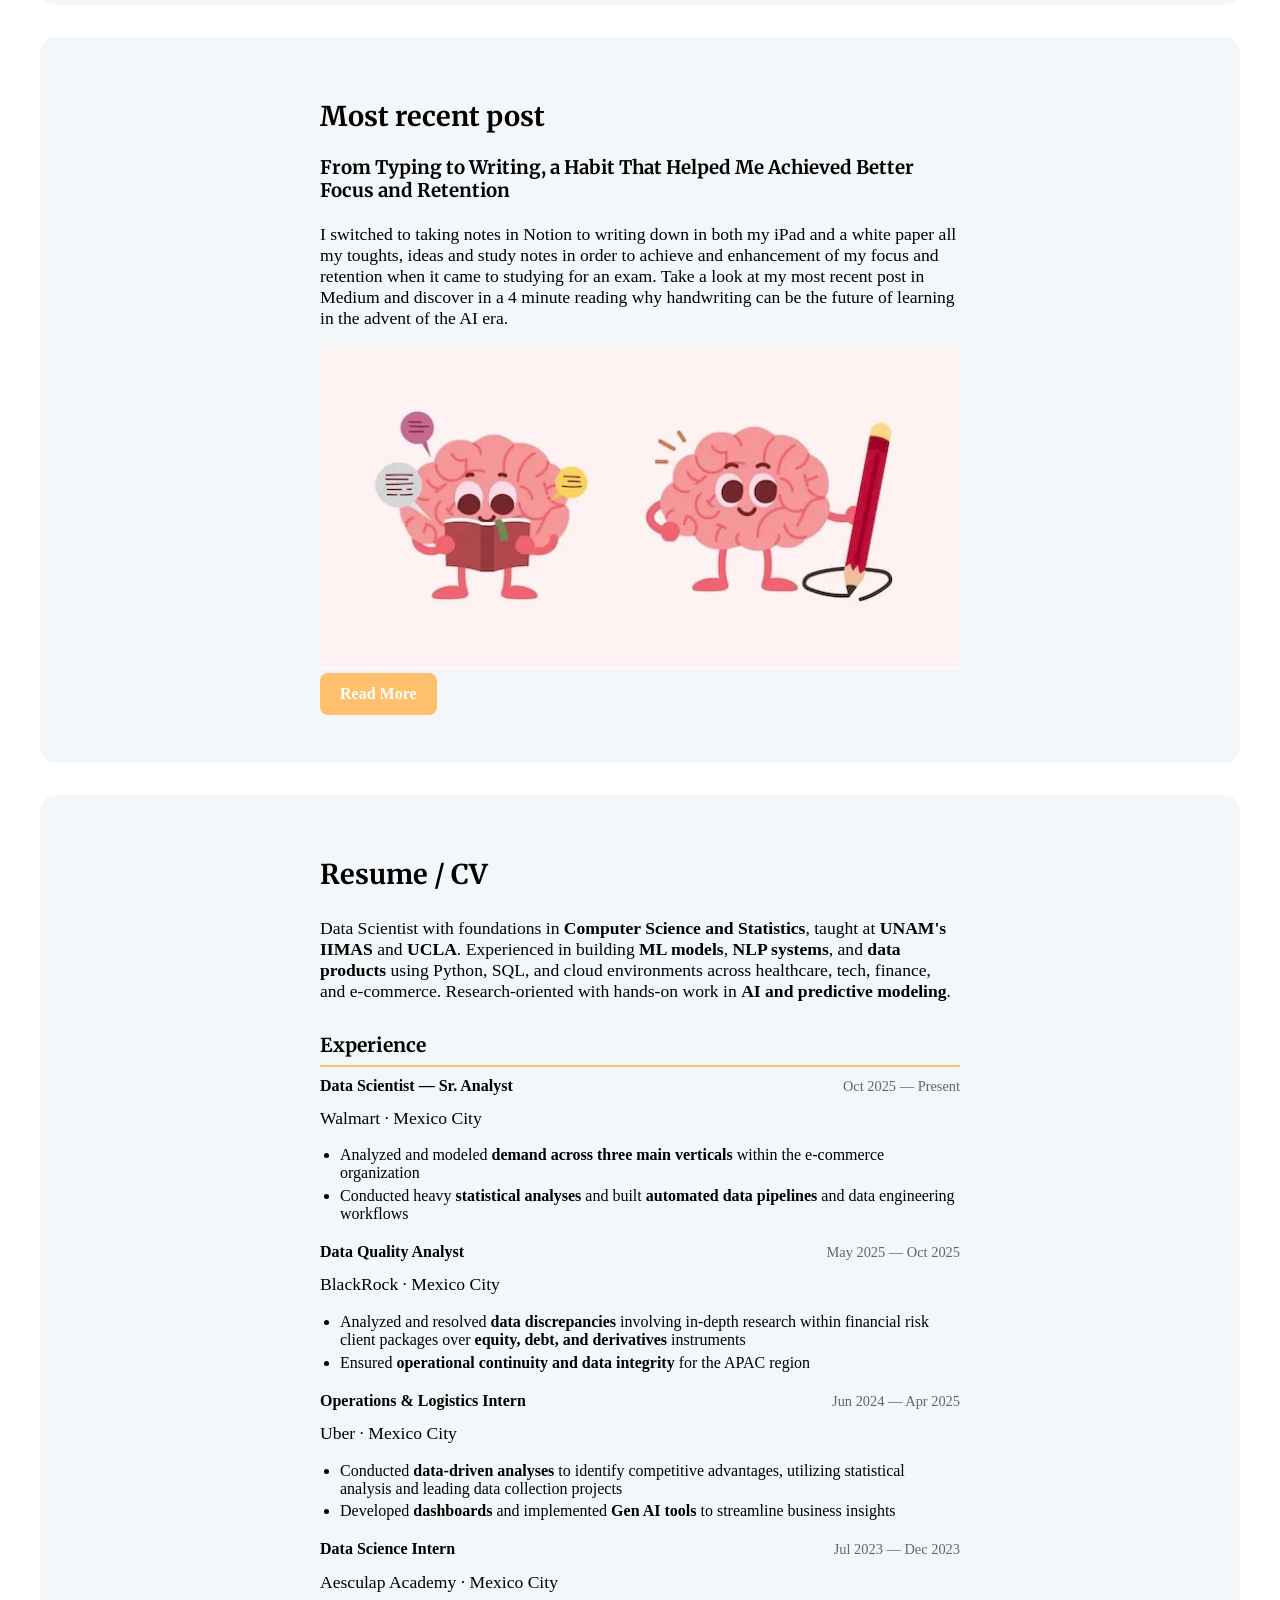
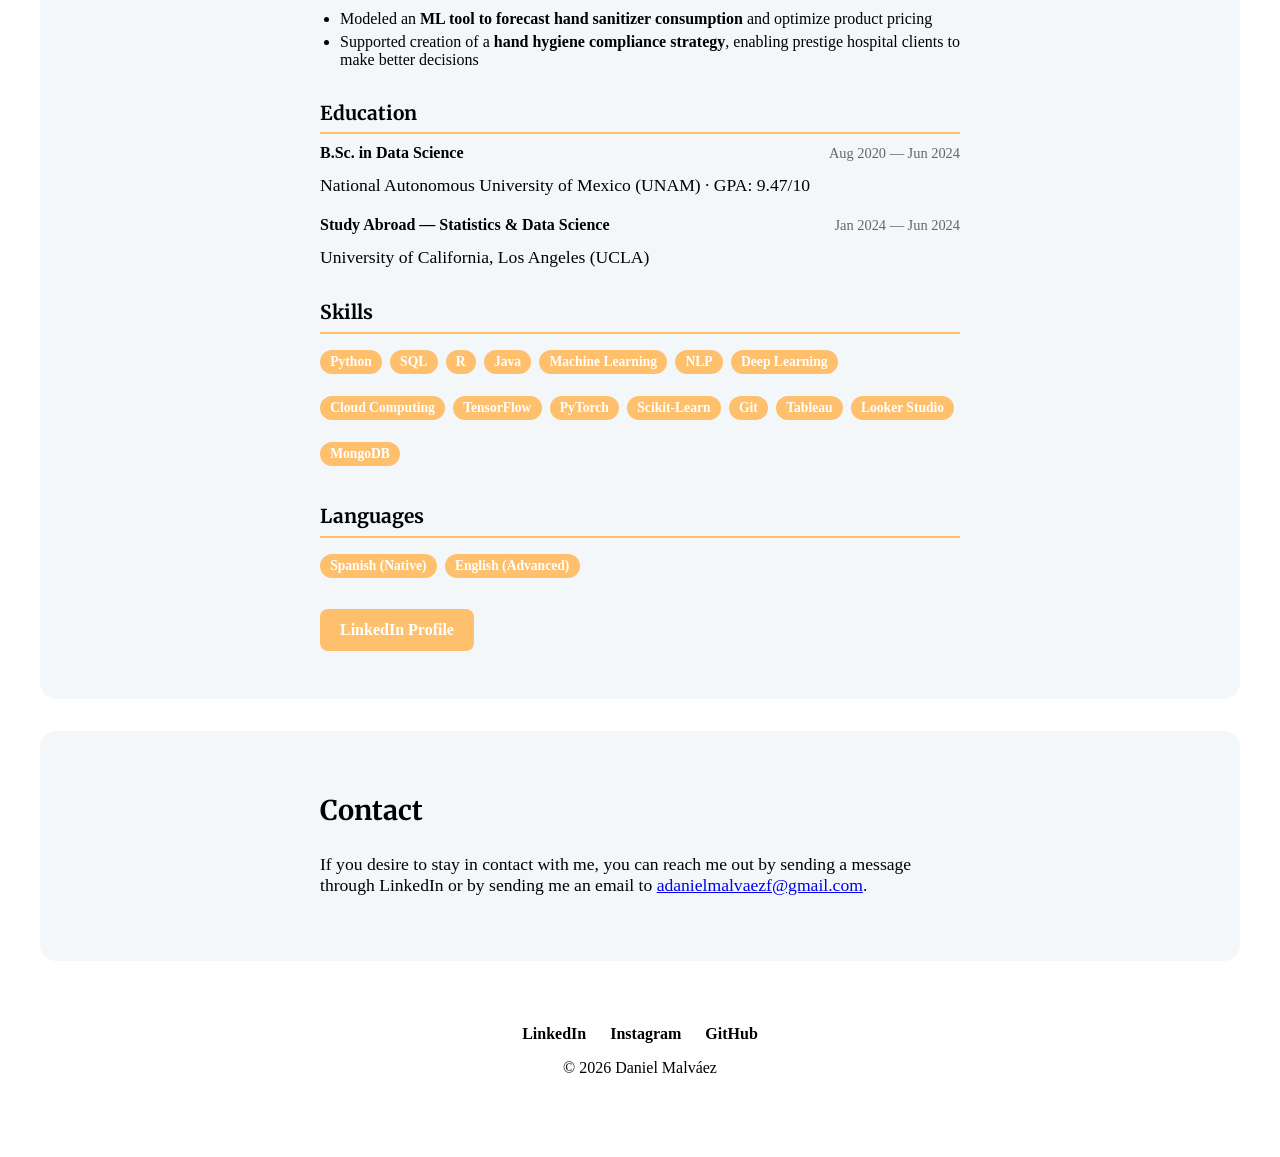
==== commit b6510a82: "New post added : typing vs handwriting" ====
--- a/index.html
+++ b/index.html
@@ -35,7 +35,7 @@
             <img src="images/me.jpg" height="300px" width="230px" loading="lazy">
             <div class="text-container">
                 <h1>Hello Folks!</h1>
-                <p>My name is <strong>Daniel Malváez</strong> and I am an <strong>applied scientist</strong> who enjoys learning new things and sharing my experiences. My insterests are mainly focused in <strong>computational neuroscience</strong> and <strong>AI</strong> for <strong>healthcare</strong> and any <strong>real-world</strong> applications that can benefit people's lives.</p>
+                <p>My name is <strong>Daniel Malváez</strong> and I am an <strong>applied scientist</strong> who enjoys learning new things and sharing my experiences. My insterests are mainly focused in <strong>applied Artificial Intelligence</strong>, <strong>scientific research</strong> and <strong>computational neuroscience</strong>.
                 <p>Oh! btw I am also trying to build a startup with a colleague! Check that out soon...</p>
             </div>
         </div>
@@ -71,12 +71,12 @@
         <div class="flex-container">
             <div class="text-container">
                 <h2 id="most-recent-post">Most recent post</h2>
-                <h3>Water Analysis in Mexico City</h3>
-                <p><strong>Water</strong> is a non-renewable resource that is essential for life. It is used for drinking, cooking, bathing, and many other purposes. However, water is getting scarce and not very accessibale for all the population. This <strong>analysis presents the water supply landscape in Mexico City </strong>. It finishes exploring the <strong>relationship between water availability and property value </strong>.</p>
+                <h3>From Typing to Writing, a Habit That Helped Me Achieved Better Focus and Retention</h3>
+                <p>I switched to taking notes in Notion to writing down in both my iPad and a white paper all my toughts, ideas and study notes in order to achieve and enhancement of my focus and retention when it came to studying for an exam. Take a look at my most recent post in Medium and discover in a 4 minute reading why handwriting can be the future of learning in the advent of the AI era.</p>
                 <div class="single-image-container">
-                    <img src="images/water-analysis.png" style="width: 100%; height: 100%;">
+                    <img src="images/typing-handwriting-post.png" style="width: 100%; height: 100%;">
                 </div>
-                <a href="https://medium.com/@danielmalvaez41/agua-para-mañana-midiendo-la-huella-hídrica-en-la-ciudad-de-méxico-227a5e298348" class="cta-button">Read More</a>
+                <a href="https://medium.com/@danielmalvaez41/from-typing-to-writing-a-habit-that-helped-me-achieve-better-focus-and-retention-b7f69e538c9e" class="cta-button">Read More</a>
             </div>
         </div>
     </section>
